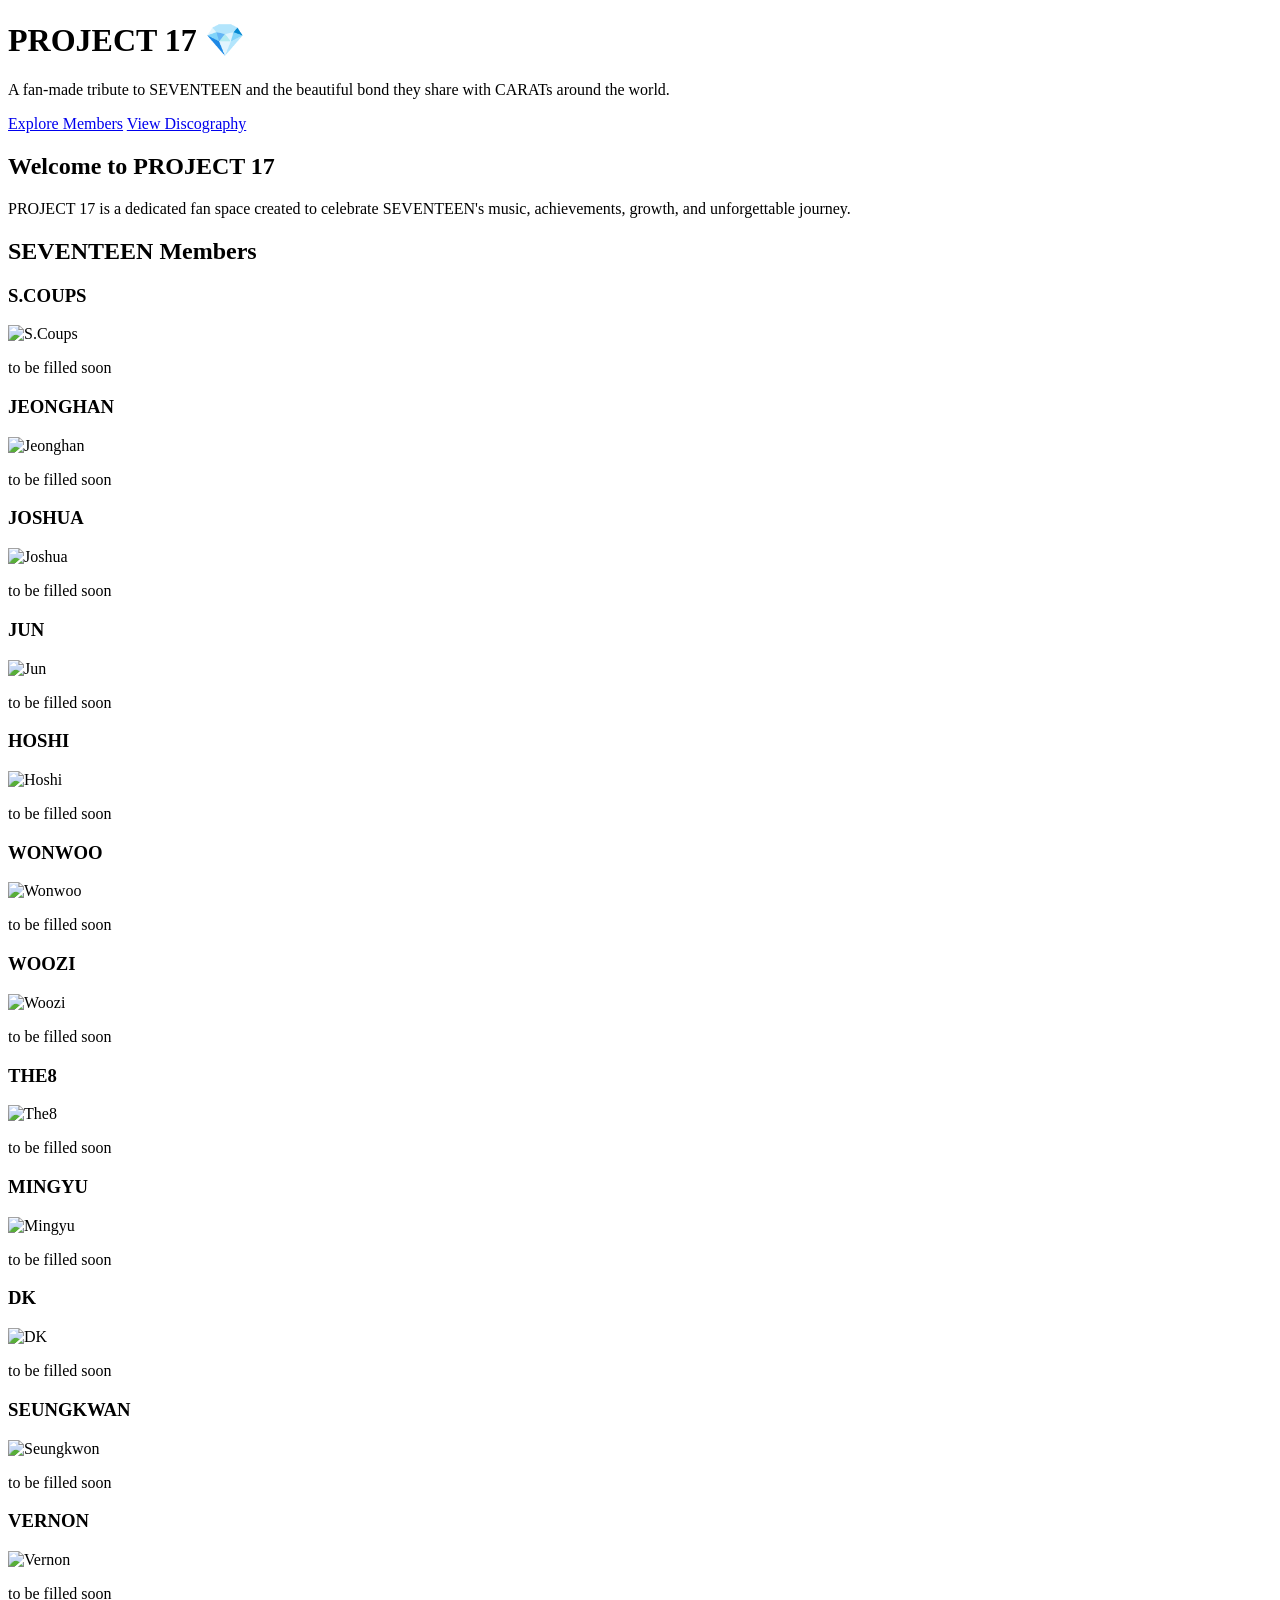
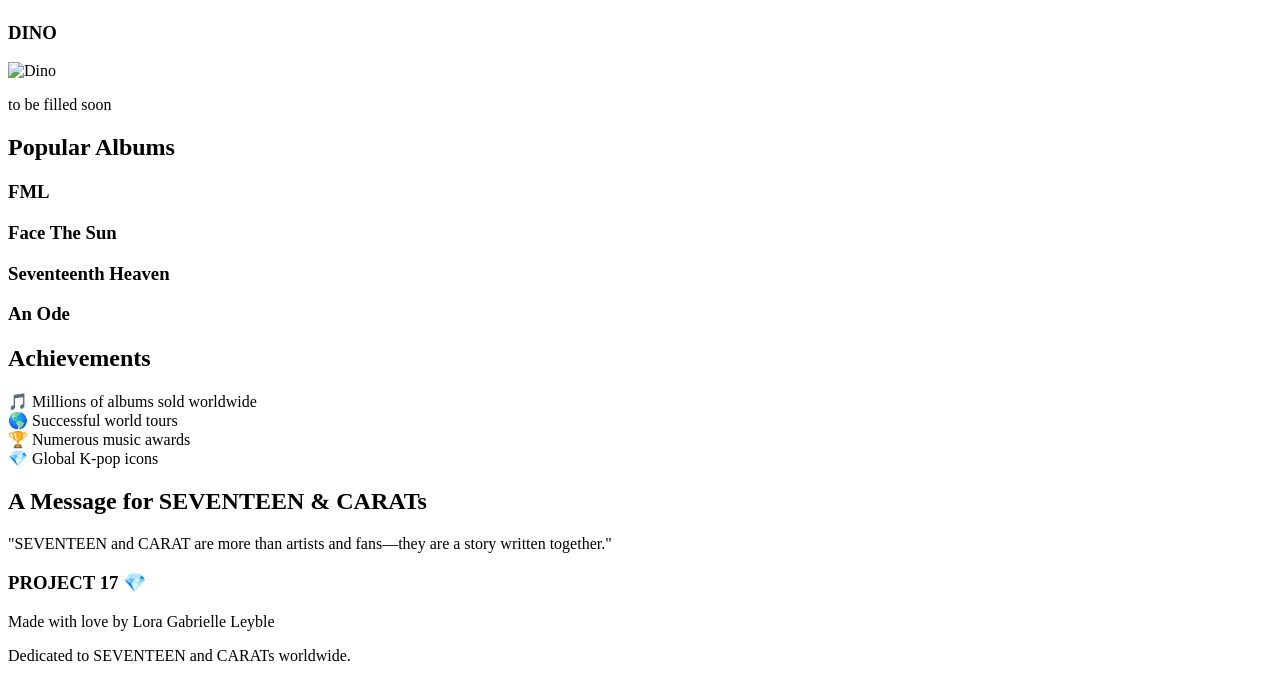
==== index.html @ 7148cde5 "Update the member cards with the new ID pictures and add a favicon to the website." ====
<!DOCTYPE html>
<html lang="en">
    <head>
        <meta charset="UTF-8">
        <meta name="viewport" content="width=device-width, initial-scale=1.0">
        <title>Project 17</title>
        <link rel="icon" type="image/png" href="Assets/LOGO.jpg">
        <link rel="stylesheet" href="style.css">
    </head>
    <body>

        <header>
            <div class="hero">
                <h1>PROJECT 17 💎</h1>
                <p>
                    A fan-made tribute to SEVENTEEN and the beautiful bond they share with CARATs around the world.
                </p>

                <a href="#members" class="btn">Explore Members</a>
                <a href="#discography" class="btn">View Discography</a>
            </div>
        </header>

        <section class="about">
            <h2 class="section-title">Welcome to PROJECT 17</h2>

            <p>
                PROJECT 17 is a dedicated fan space created to celebrate SEVENTEEN's music,
                achievements, growth, and unforgettable journey.
            </p>
        </section>

        <section id="members">
            <h2 class="section-title">SEVENTEEN Members</h2>

            <div class="carousel-container">

                <div class="carousel-track" id="carouselTrack">

                    <div class="member-card">
                        <h3>S.COUPS</h3>
                        <img src="Assets/Members ID Picture/1S.COUPS ID.jpg" alt="S.Coups">
                        <p> to be filled soon </p>
                    </div>

                    <div class="member-card"> 
                        <h3>JEONGHAN</h3>
                        <img src="Assets/Members ID Picture/2JEONGHAN ID.jpg" alt="Jeonghan">  
                        <p> to be filled soon </p>
                    </div>

                    <div class="member-card">
                        <h3>JOSHUA</h3>
                        <img src="Assets/Members ID Picture/3JOSHUA ID.jpg" alt="Joshua">  
                        <p> to be filled soon </p>
                    </div>

                    <div class="member-card">
                        <h3>JUN</h3>
                        <img src="Assets/Members ID Picture/4JUN ID.jpg" alt="Jun">
                        <p> to be filled soon </p>
                    </div>

                    <div class="member-card">
                        <h3>HOSHI</h3>
                        <img src="Assets/Members ID Picture/5HOSHI ID.jpg" alt="Hoshi">
                        <p> to be filled soon </p>
                    </div>

                    <div class="member-card">
                        <h3>WONWOO</h3>
                        <img src="Assets/Members ID Picture/6WONWOO ID.jpg" alt="Wonwoo">  
                        <p> to be filled soon </p>
                    </div>

                    <div class="member-card">
                        <h3>WOOZI</h3>
                        <img src="Assets/Members ID Picture/7WOOZI ID.jpg" alt="Woozi">
                        <p> to be filled soon </p>
                    </div>

                    <div class="member-card">
                        <h3>THE8</h3>
                        <img src="Assets/Members ID Picture/8THE8 ID.jpg" alt="The8">  
                        <p> to be filled soon </p>
                    </div>

                    <div class="member-card">
                        <h3>MINGYU</h3>
                        <img src="Assets/Members ID Picture/9MINGYU ID.jpg" alt="Mingyu">
                        <p> to be filled soon </p>
                    </div>

                    <div class="member-card">
                        <h3>DK</h3>
                        <img src="Assets/Members ID Picture/10DK ID.jpg" alt="DK">  
                        <p> to be filled soon </p>
                    </div>

                    <div class="member-card">
                        <h3>SEUNGKWAN</h3>
                        <img src="Assets/Members ID Picture/11SEUNGKWAN ID.jpg" alt="Seungkwon">
                        <p> to be filled soon </p>
                    </div>

                    <div class="member-card">
                        <h3>VERNON</h3>
                        <img src="Assets/Members ID Picture/12VERNON ID.jpg" alt="Vernon">
                        <p> to be filled soon </p>
                    </div>

                    <div class="member-card">
                        <h3>DINO</h3>
                        <img src="Assets/Members ID Picture/13DINO ID.jpg" alt="Dino">
                        <p> to be filled soon </p>
                    </div>
                </div>

            </div>
        </section>
        

        <section id="discography">
            <h2 class="section-title">Popular Albums</h2>

            <div class="albums">
                <div class="album-card">
                    <h3>FML</h3>
                </div>

                <div class="album-card">
                    <h3>Face The Sun</h3>
                </div>

                <div class="album-card">
                    <h3>Seventeenth Heaven</h3>
                </div>

                <div class="album-card">
                    <h3>An Ode</h3>
                </div>
            </div>
        </section>

        <section>
            <h2 class="section-title">Achievements</h2>

            <div class="achievement-container">
                <div class="achievement">
                    🎵 Millions of albums sold worldwide
                </div>

                <div class="achievement">
                    🌎 Successful world tours
                </div>

                <div class="achievement">
                    🏆 Numerous music awards
                </div>

                <div class="achievement">
                    💎 Global K-pop icons
                </div>
            </div>
        </section>

        <section class="quote">
            <h2 class="section-title">A Message for SEVENTEEN & CARATs</h2>

            <p>
                "SEVENTEEN and CARAT are more than artists and fans—they are a story written together."
            </p>
        </section>

        <footer>
            <h3>PROJECT 17 💎</h3>
            <p>Made with love by Lora Gabrielle Leyble</p>
            <p>Dedicated to SEVENTEEN and CARATs worldwide.</p>
        </footer>

        <script src="script.js"></script>

        
    </body>
</html>
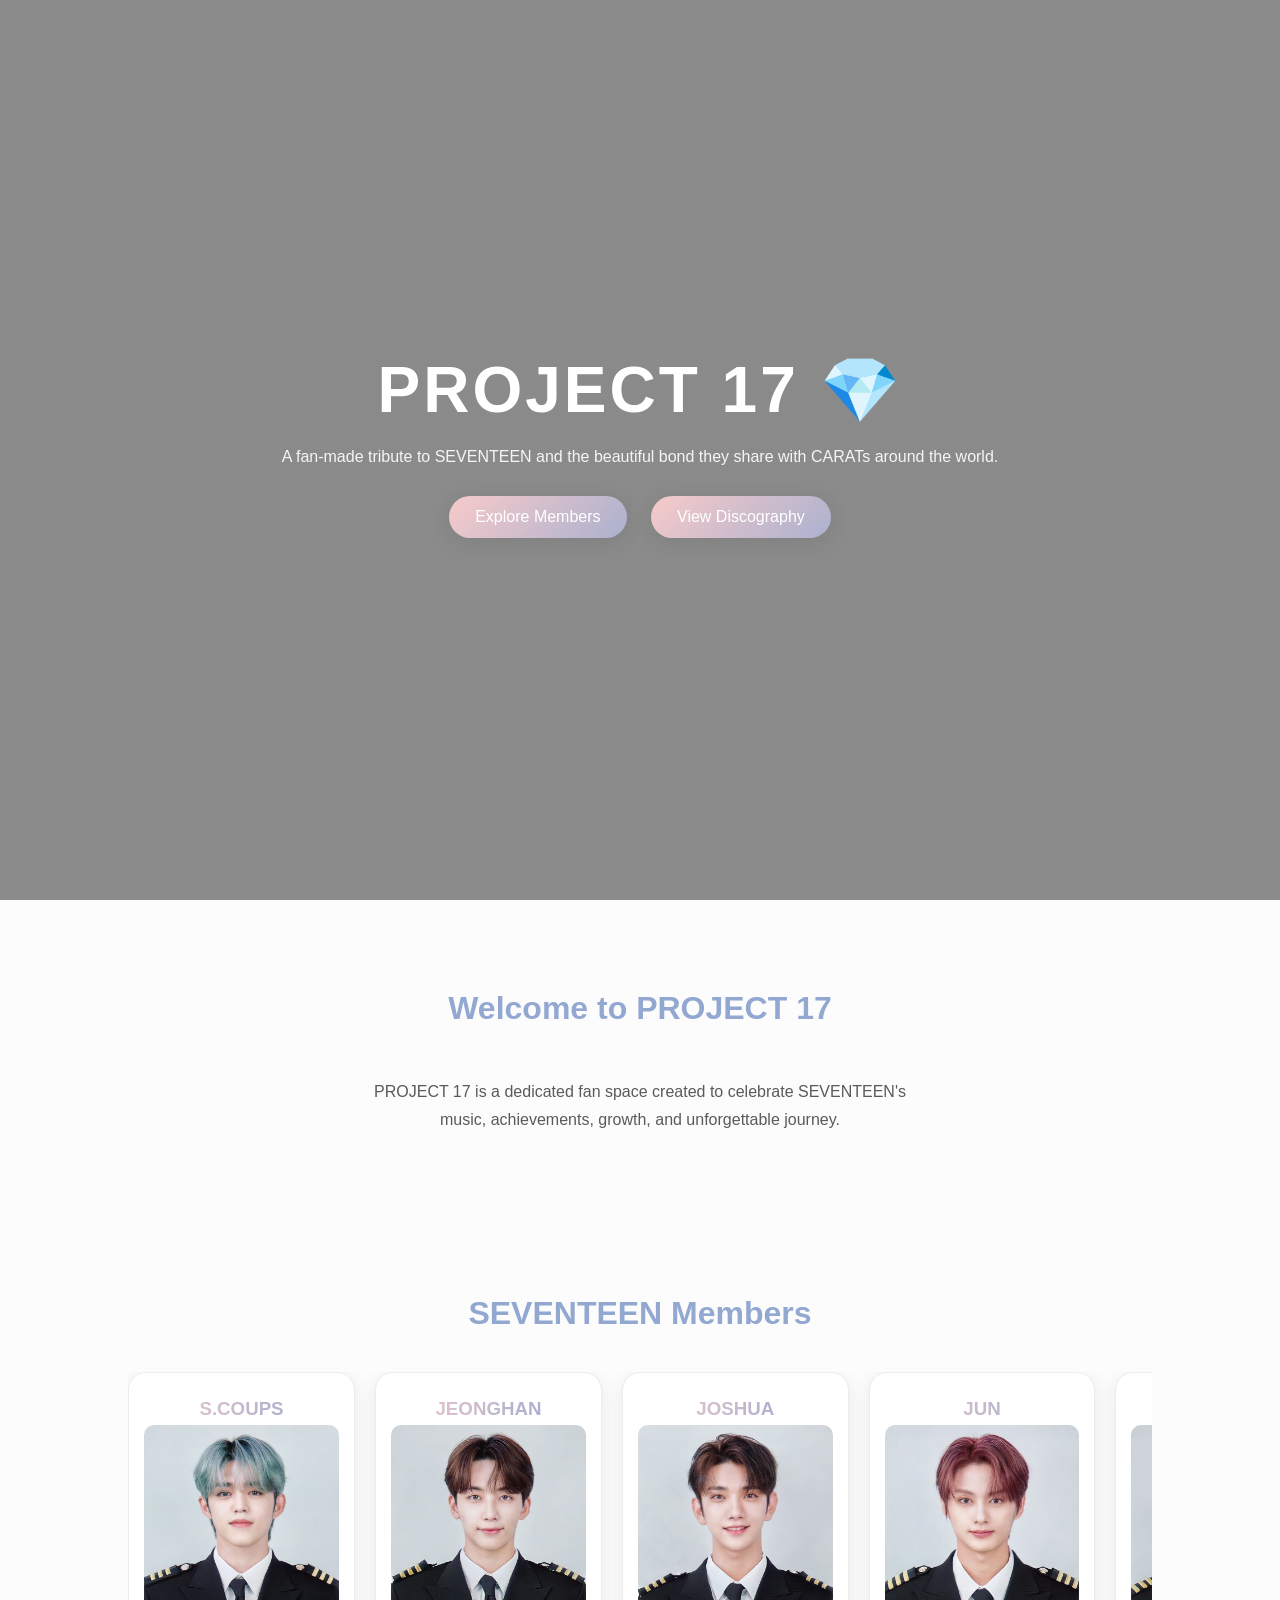
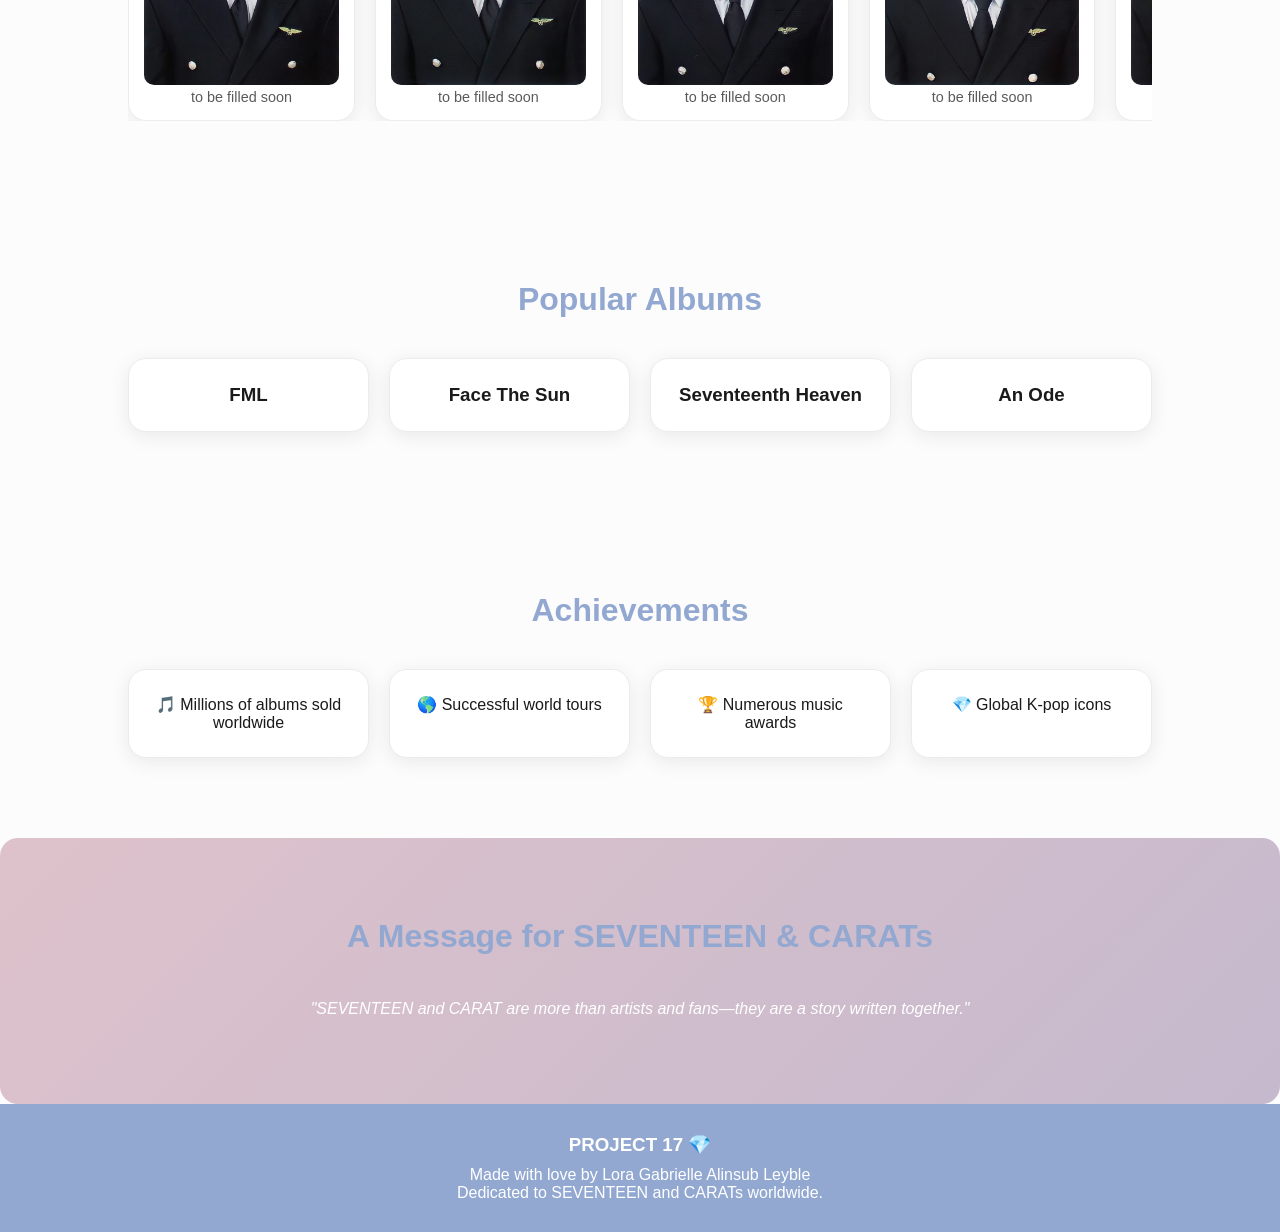
==== commit 4eed09e6: "Update footer name in index.html" ====
--- a/index.html
+++ b/index.html
@@ -174,7 +174,7 @@
 
         <footer>
             <h3>PROJECT 17 💎</h3>
-            <p>Made with love by Lora Gabrielle Leyble</p>
+            <p>Made with love by Lora Gabrielle Alinsub Leyble</p>
             <p>Dedicated to SEVENTEEN and CARATs worldwide.</p>
         </footer>
 
--- a/style.css
+++ b/style.css
@@ -0,0 +1,286 @@
+:root {
+  --rose-1: #f7cac9;
+  --rose-2: #dec2cb;
+  --lavender: #c5b9cd;
+  --periwinkle: #abb1cf;
+  --blue: #92a8d1;
+
+  --bg: #fdfcfd;
+  --surface: #ffffff;
+  --text: #1a1a1a;
+  --text-muted: #5a5a5a;
+  --border: #ececec;
+
+  --primary: var(--blue);
+  --secondary: var(--rose-1);
+  --accent: var(--lavender);
+
+  --shadow: 0 4px 20px rgba(0,0,0,0.08);
+  --shadow-lg: 0 12px 40px rgba(0,0,0,0.15);
+
+  --radius: 18px;
+  --radius-sm: 10px;
+
+  --trans: 0.35s cubic-bezier(.4, 0, .2, 1);
+
+  --max-w: 1200px;
+}
+
+/* ========================= GLOBAL STYLES ========================= */
+
+* {
+  margin: 0;
+  padding: 0;
+  box-sizing: border-box;
+  font-family: "Poppins", sans-serif;
+}
+
+body {
+  background: var(--bg);
+  color: var(--text);
+}
+
+/* ========================= HERO SECTION ========================= */
+
+header {
+  height: 100vh;
+  display: flex;
+  align-items: center;
+  justify-content: center;
+  text-align: center;
+
+  background: linear-gradient(
+      rgba(0,0,0,0.45),
+      rgba(0,0,0,0.45)
+    ),
+    url("../images/seventeen-banner.jpg");
+
+  background-size: cover;
+  background-position: center;
+  color: white;
+}
+
+.hero h1 {
+  font-size: 4rem;
+  letter-spacing: 3px;
+}
+
+.hero p {
+  margin: 20px 0;
+  color: #f5f5f5;
+}
+
+/* ========================= BUTTONS ========================= */
+
+.btn {
+  display: inline-block;
+  padding: 12px 26px;
+  margin: 10px;
+
+  background: linear-gradient(
+    135deg,
+    var(--rose-1),
+    var(--periwinkle)
+  );
+
+  color: white;
+  text-decoration: none;
+
+  border-radius: 50px;
+
+  transition: var(--trans);
+  box-shadow: var(--shadow);
+}
+
+.btn:hover {
+  transform: translateY(-3px);
+  box-shadow: var(--shadow-lg);
+}
+
+/* ========================= SECTIONS ========================= */
+
+section {
+  padding: 80px 10%;
+}
+
+.section-title {
+  text-align: center;
+  margin-bottom: 40px;
+  font-size: 2rem;
+  color: var(--blue);
+}
+
+/* ========================= ABOUT ========================= */
+
+.about {
+  text-align: center;
+  max-width: 800px;
+  margin: auto;
+  color: var(--text-muted);
+  line-height: 1.8;
+}
+
+/* ========================= GRIDS ========================= */
+
+.members, .albums, .achievement-container {
+  display: grid;
+  grid-template-columns: repeat(auto-fit, minmax(220px, 1fr));
+  gap: 20px;
+}
+
+/* ========================= CARDS ========================= */
+
+.member-card, .album-card, .achievement {
+  background: var(--surface);
+  border: 1px solid var(--border);
+
+  padding: 25px;
+  border-radius: var(--radius);
+
+  text-align: center;
+  box-shadow: var(--shadow);
+
+  transition: var(--trans);
+}
+
+.member-card:hover, .album-card:hover, .achievement:hover {
+  transform: translateY(-6px);
+  border-color: var(--lavender);
+}
+
+/* ========================= GRADIENT ACCENTS ========================= */
+
+.member-card h3 {
+  background: linear-gradient(
+    90deg,
+    var(--rose-1),
+    var(--blue)
+  );
+  -webkit-background-clip: text;
+  -webkit-text-fill-color: transparent;
+}
+
+/* ========================= QUOTE SECTION ========================= */
+
+.quote {
+  background: linear-gradient(
+    135deg,
+    var(--rose-2),
+    var(--lavender)
+  );
+
+  color: white;
+  text-align: center;
+
+  padding: 80px 10%;
+  border-radius: var(--radius);
+}
+
+.quote p {
+  max-width: 800px;
+  margin: auto;
+  font-style: italic;
+  line-height: 1.8;
+}
+
+/* ========================= CAROUSEL ========================= */
+
+.carousel-container {
+  overflow: hidden;
+  width: 100%;
+}
+
+.carousel-track {
+  display: flex;
+  gap: 20px;
+  width: max-content;
+
+  animation: scroll 25s linear infinite;
+}
+
+.carousel-container:hover .carousel-track {
+  animation-play-state: paused;
+}
+
+@keyframes scroll {
+  0% {
+    transform: translateX(0);
+  }
+  100% {
+    transform: translateX(-50%);
+  }
+}
+
+
+/* ========================= MEMBER CARD ========================= */
+
+.member-card {
+  min-width: 220px;
+  background: var(--surface);
+  border-radius: var(--radius);
+  box-shadow: var(--shadow);
+  text-align: center;
+  padding: 15px;
+}
+
+.member-card img {
+  width: 100%;
+  height: 260px;
+  object-fit: cover;
+  border-radius: var(--radius-sm);
+}
+
+.member-card h3 {
+  color: var(--blue);
+  margin: 10px 0 5px;
+}
+
+.member-card p {
+  font-size: 0.9rem;
+  color: var(--text-muted);
+}
+
+.member-card:hover {
+  transform: translateY(-6px);
+}
+
+/* ========================= CAROUSEL BUTTONS ========================= */
+
+.carousel-btn {
+  position: absolute;
+  top: 50%;
+  transform: translateY(-50%);
+
+  background: var(--blue);
+  color: white;
+
+  border: none;
+  font-size: 2rem;
+  width: 40px;
+  height: 40px;
+  border-radius: 50%;
+
+  cursor: pointer;
+  z-index: 10;
+}
+
+.carousel-btn.left {
+  left: 10px;
+}
+
+.carousel-btn.right {
+  right: 10px;
+}
+
+/* ========================= FOOTER ========================= */
+
+footer {
+  background: var(--blue);
+  color: white;
+  text-align: center;
+  padding: 30px;
+}
+
+footer h3 {
+  margin-bottom: 10px;
+}
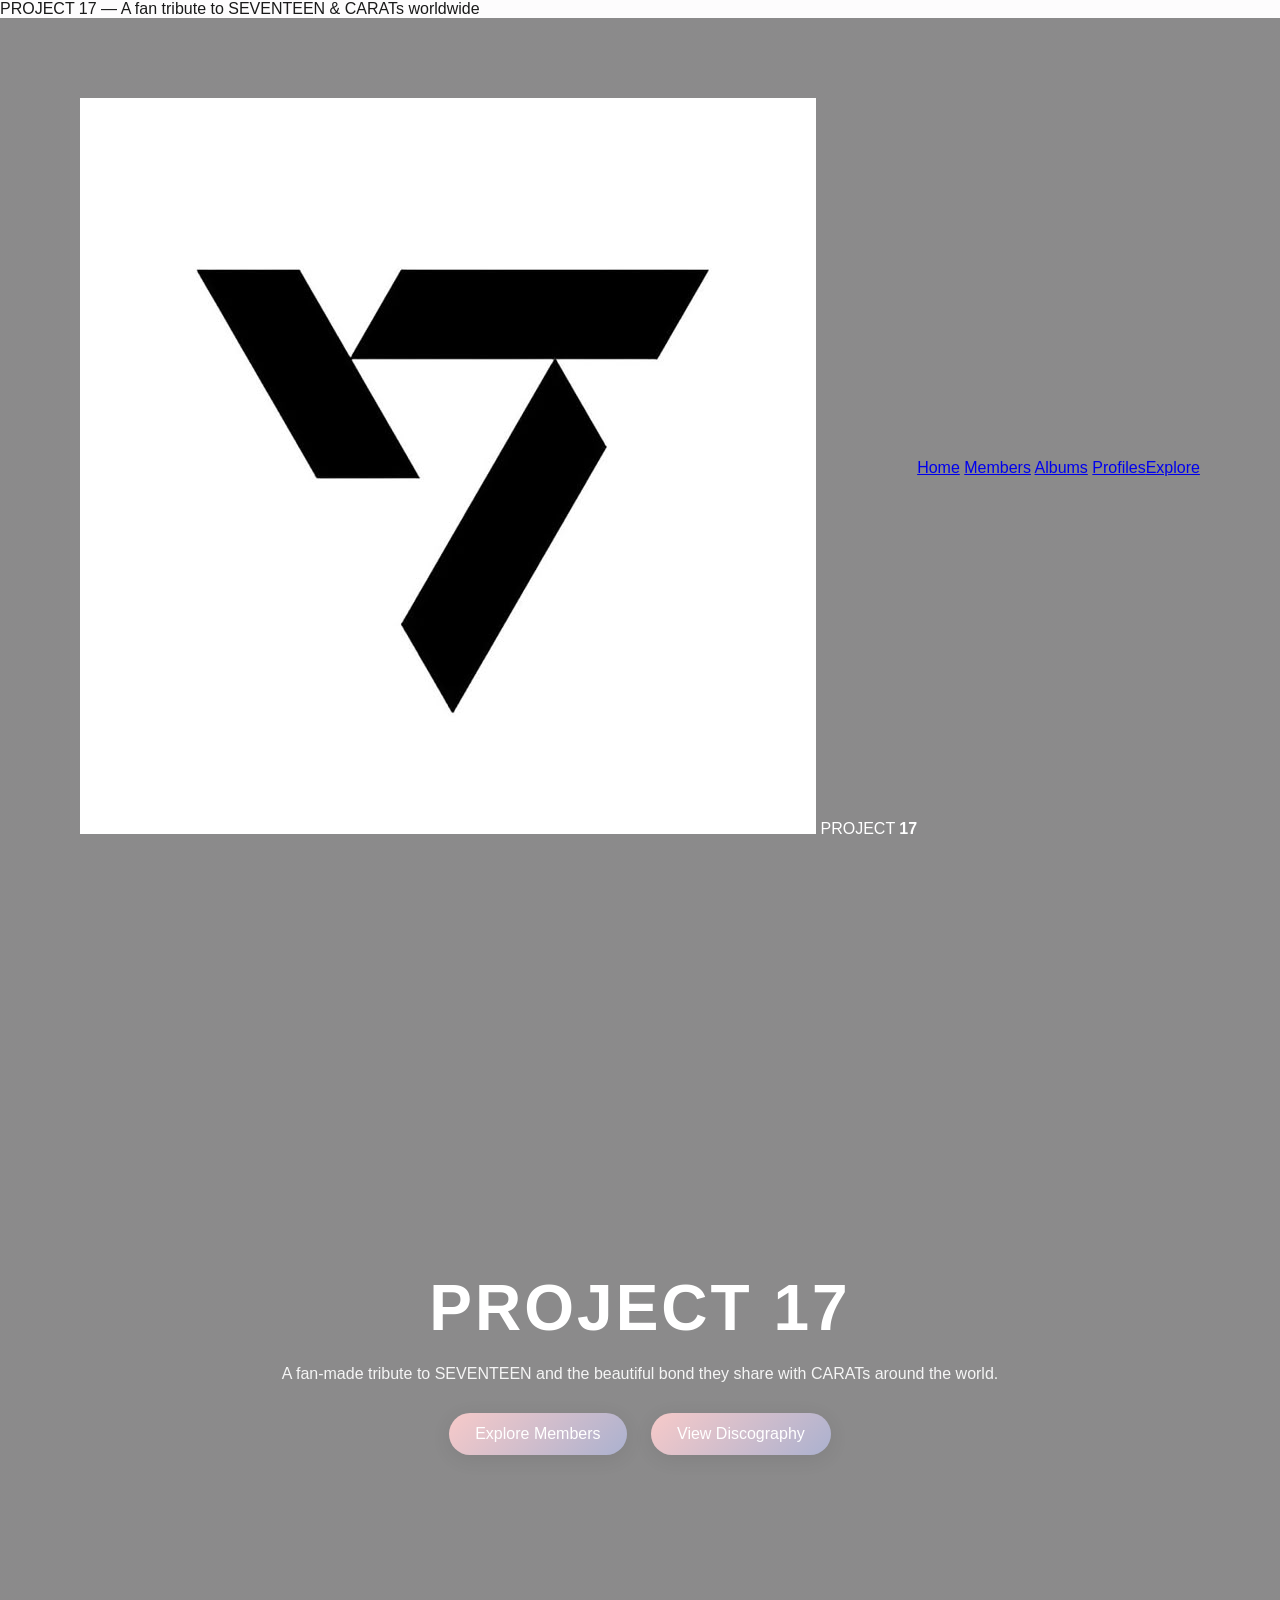
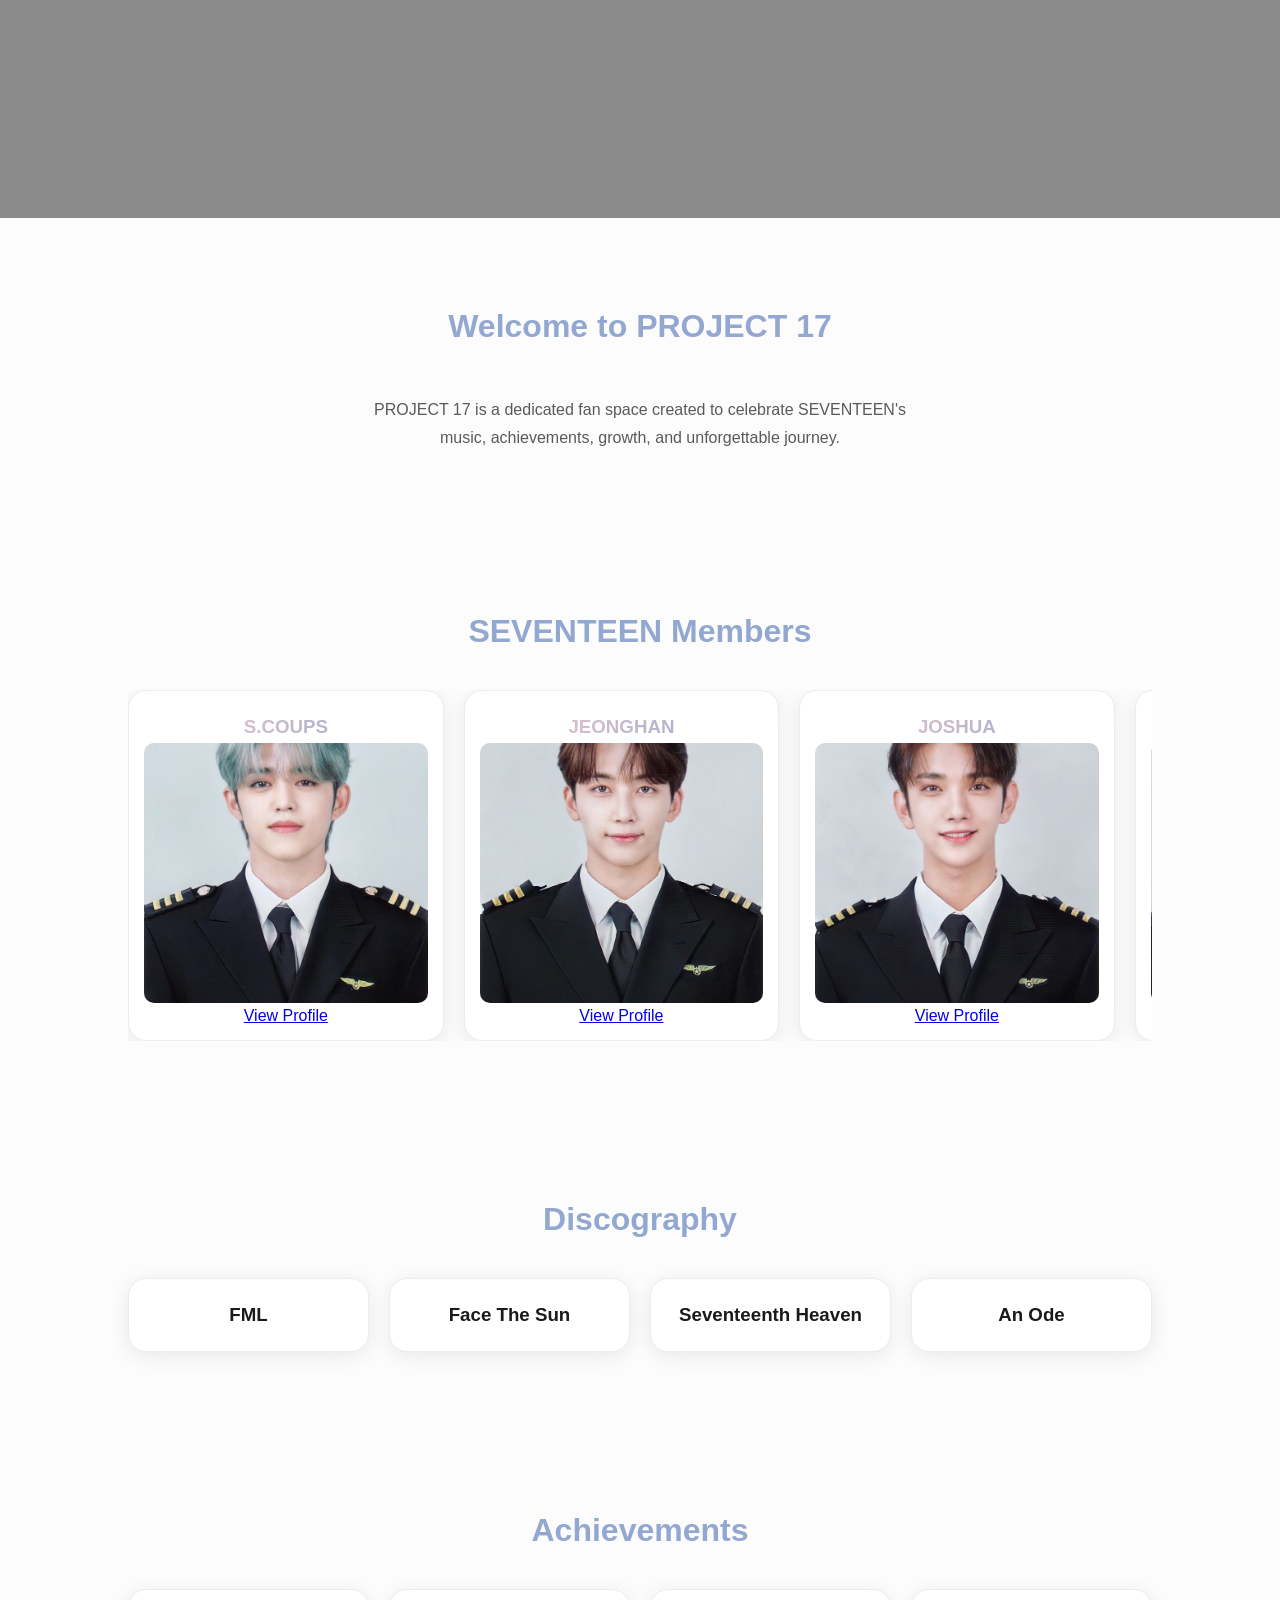
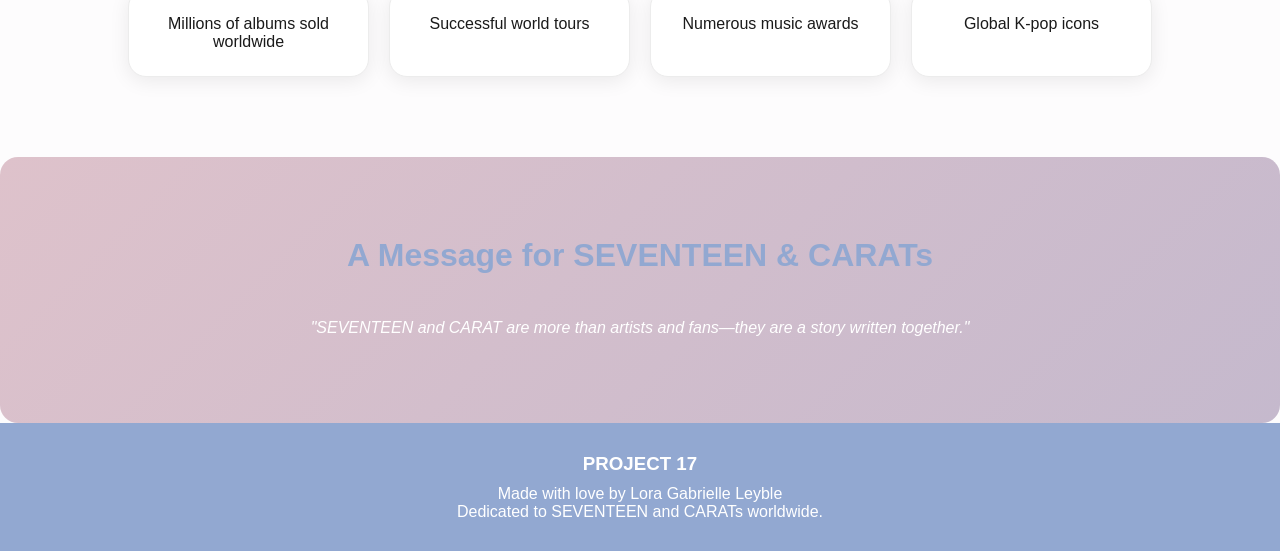
==== commit a3a6cbc3: "Update the index file with its members" ====
--- a/index.html
+++ b/index.html
@@ -9,9 +9,29 @@
     </head>
     <body>
 
+        <div class="pre-header">
+            <p>PROJECT 17 — A fan tribute to SEVENTEEN & CARATs worldwide</p>
+        </div>
+
+        <header class="main-header">
+            <div class="logo">
+                <img src="Assets/LOGO.jpg" alt="Project 17 Logo">
+                <span>PROJECT <b>17</b></span> 
+            </div>
+
+            <nav class="nav-links">
+                <a href="index.html">Home</a>
+                <a href="#members">Members</a>
+                <a href="#discography">Albums</a>
+                <a href="members.html">Profiles</a>
+            </nav>
+
+            <a href="#members" class="cta-btn">Explore</a>
+        </header>
+
         <header>
             <div class="hero">
-                <h1>PROJECT 17 💎</h1>
+                <h1>PROJECT 17</h1>
                 <p>
                     A fan-made tribute to SEVENTEEN and the beautiful bond they share with CARATs around the world.
                 </p>
@@ -40,79 +60,79 @@
                     <div class="member-card">
                         <h3>S.COUPS</h3>
                         <img src="Assets/Members ID Picture/1S.COUPS ID.jpg" alt="S.Coups">
-                        <p> to be filled soon </p>
+                        <a href="members.html" class="member-btn">View Profile</a>
                     </div>
 
                     <div class="member-card"> 
                         <h3>JEONGHAN</h3>
                         <img src="Assets/Members ID Picture/2JEONGHAN ID.jpg" alt="Jeonghan">  
-                        <p> to be filled soon </p>
+                        <a href="members.html" class="member-btn">View Profile</a>
                     </div>
 
                     <div class="member-card">
                         <h3>JOSHUA</h3>
                         <img src="Assets/Members ID Picture/3JOSHUA ID.jpg" alt="Joshua">  
-                        <p> to be filled soon </p>
+                        <a href="members.html" class="member-btn">View Profile</a>
                     </div>
 
                     <div class="member-card">
                         <h3>JUN</h3>
                         <img src="Assets/Members ID Picture/4JUN ID.jpg" alt="Jun">
-                        <p> to be filled soon </p>
+                        <a href="members.html" class="member-btn">View Profile</a>
                     </div>
 
                     <div class="member-card">
                         <h3>HOSHI</h3>
                         <img src="Assets/Members ID Picture/5HOSHI ID.jpg" alt="Hoshi">
-                        <p> to be filled soon </p>
+                        <a href="members.html" class="member-btn">View Profile</a>
                     </div>
 
                     <div class="member-card">
                         <h3>WONWOO</h3>
                         <img src="Assets/Members ID Picture/6WONWOO ID.jpg" alt="Wonwoo">  
-                        <p> to be filled soon </p>
+                        <a href="members.html" class="member-btn">View Profile</a>
                     </div>
 
                     <div class="member-card">
                         <h3>WOOZI</h3>
                         <img src="Assets/Members ID Picture/7WOOZI ID.jpg" alt="Woozi">
-                        <p> to be filled soon </p>
+                        <a href="members.html" class="member-btn">View Profile</a>
                     </div>
 
                     <div class="member-card">
                         <h3>THE8</h3>
                         <img src="Assets/Members ID Picture/8THE8 ID.jpg" alt="The8">  
-                        <p> to be filled soon </p>
+                        <a href="members.html" class="member-btn">View Profile</a>
                     </div>
 
                     <div class="member-card">
                         <h3>MINGYU</h3>
                         <img src="Assets/Members ID Picture/9MINGYU ID.jpg" alt="Mingyu">
-                        <p> to be filled soon </p>
+                        <a href="members.html" class="member-btn">View Profile</a>
                     </div>
 
                     <div class="member-card">
                         <h3>DK</h3>
                         <img src="Assets/Members ID Picture/10DK ID.jpg" alt="DK">  
-                        <p> to be filled soon </p>
+                        <a href="members.html" class="member-btn">View Profile</a>
                     </div>
 
                     <div class="member-card">
                         <h3>SEUNGKWAN</h3>
                         <img src="Assets/Members ID Picture/11SEUNGKWAN ID.jpg" alt="Seungkwon">
-                        <p> to be filled soon </p>
+                        <a href="members.html" class="member-btn">View Profile</a>
                     </div>
 
                     <div class="member-card">
                         <h3>VERNON</h3>
                         <img src="Assets/Members ID Picture/12VERNON ID.jpg" alt="Vernon">
-                        <p> to be filled soon </p>
+                        <a href="members.html" class="member-btn">View Profile</a>
                     </div>
 
                     <div class="member-card">
                         <h3>DINO</h3>
                         <img src="Assets/Members ID Picture/13DINO ID.jpg" alt="Dino">
-                        <p> to be filled soon </p>
+                        <a href="members.html" class="member-btn">View Profile</a>
                     </div>
                 </div>
 
@@ -121,7 +141,7 @@
         
 
         <section id="discography">
-            <h2 class="section-title">Popular Albums</h2>
+            <h2 class="section-title">Discography</h2>
 
             <div class="albums">
                 <div class="album-card">
@@ -147,19 +167,19 @@
 
             <div class="achievement-container">
                 <div class="achievement">
-                    🎵 Millions of albums sold worldwide
-                </div>
-
-                <div class="achievement">
-                    🌎 Successful world tours
-                </div>
-
-                <div class="achievement">
-                    🏆 Numerous music awards
-                </div>
-
-                <div class="achievement">
-                    💎 Global K-pop icons
+                    Millions of albums sold worldwide
+                </div>
+
+                <div class="achievement">
+                    Successful world tours
+                </div>
+
+                <div class="achievement">
+                    Numerous music awards
+                </div>
+
+                <div class="achievement">
+                    Global K-pop icons
                 </div>
             </div>
         </section>
@@ -173,8 +193,8 @@
         </section>
 
         <footer>
-            <h3>PROJECT 17 💎</h3>
-            <p>Made with love by Lora Gabrielle Alinsub Leyble</p>
+            <h3>PROJECT 17</h3>
+            <p>Made with love by Lora Gabrielle Leyble</p>
             <p>Dedicated to SEVENTEEN and CARATs worldwide.</p>
         </footer>
 
